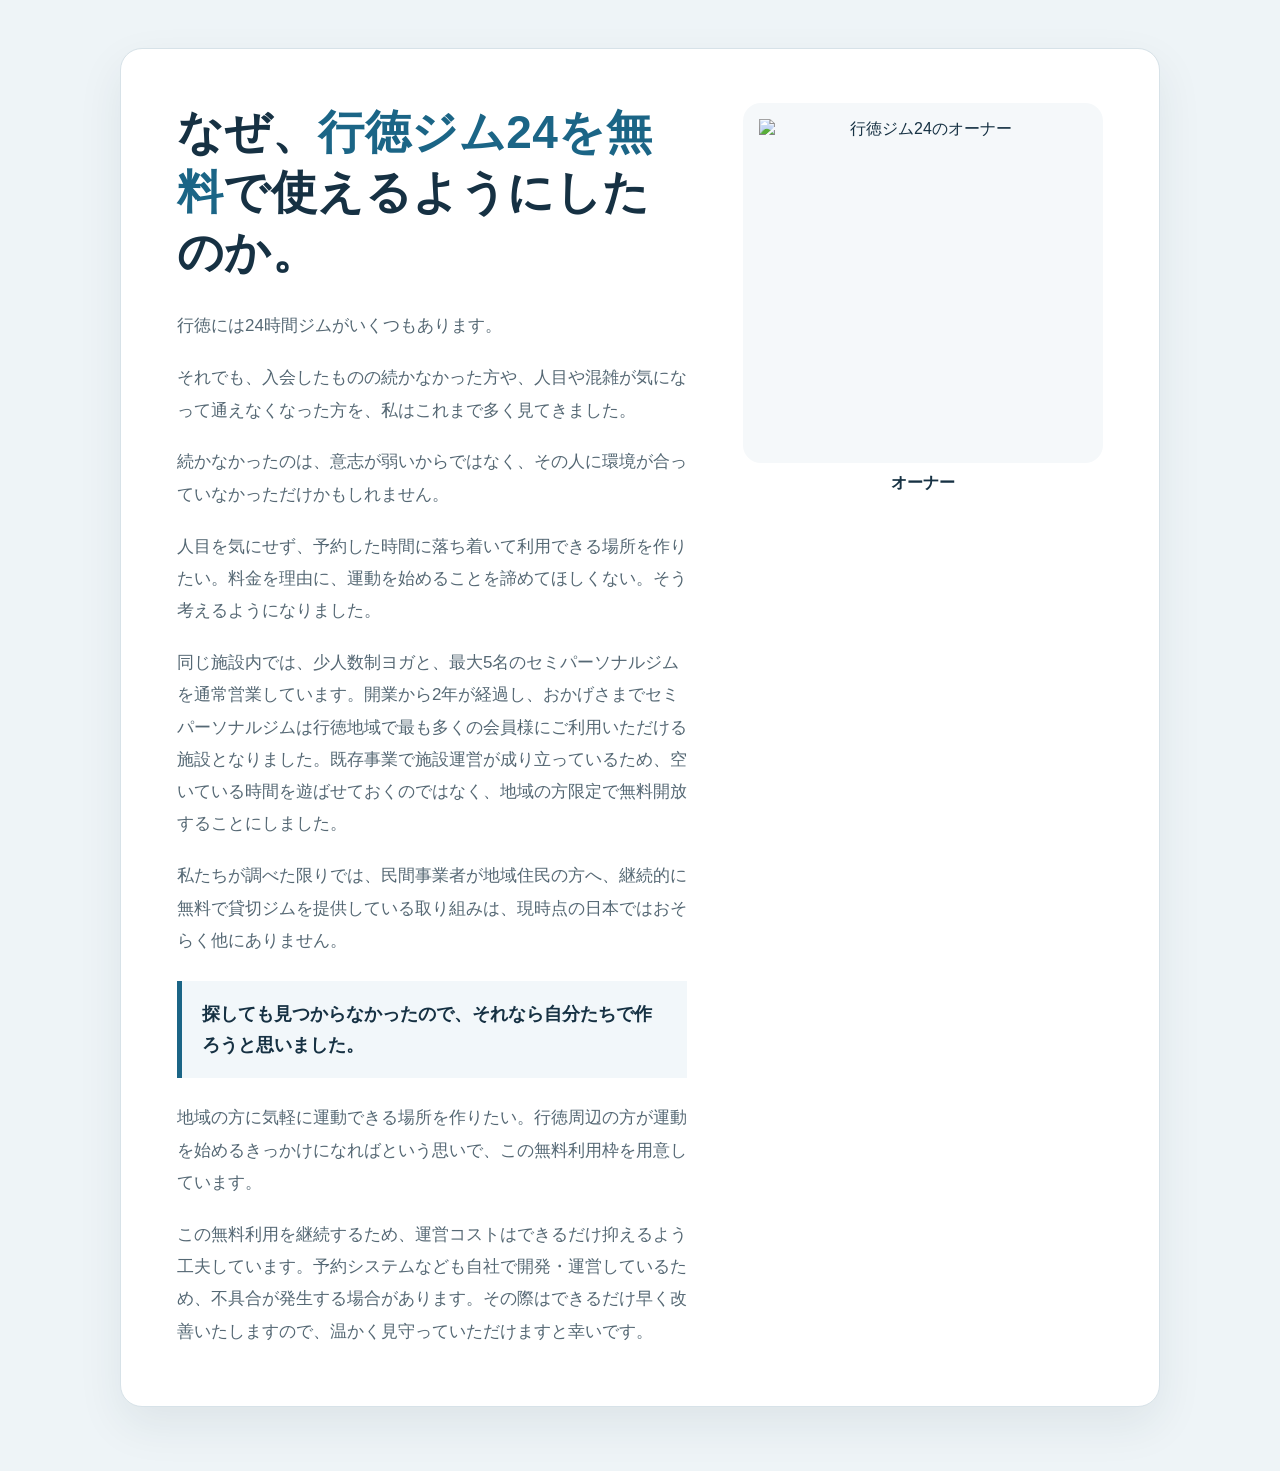
==== why-free/index.html @ 01115191 "Add standalone why-free page" ====
<!doctype html>
<html lang="ja">
  <head>
    <meta charset="utf-8" />
    <meta name="viewport" content="width=device-width, initial-scale=1" />
    <meta
      name="description"
      content="行徳ジム24を無料で利用できるようにした理由と、オーナーの思いをご紹介します。"
    />
    <title>なぜ行徳ジム24を無料にしたのか</title>
    <style>
      :root {
        color-scheme: light;
        --ink: #163143;
        --muted: #556874;
        --accent: #1b6586;
        --surface: #ffffff;
        --page: #eef4f7;
        --line: #d7e2e8;
      }

      * {
        box-sizing: border-box;
      }

      html,
      body {
        margin: 0;
        min-height: 100%;
        background: var(--page);
        color: var(--ink);
        font-family:
          -apple-system, BlinkMacSystemFont, "Segoe UI", "Hiragino Kaku Gothic ProN",
          "Hiragino Sans", "Yu Gothic", Meiryo, sans-serif;
      }

      body {
        padding: 24px 16px 48px;
      }

      main {
        width: min(1040px, 100%);
        margin: 0 auto;
      }

      article {
        overflow: hidden;
        background: var(--surface);
        border: 1px solid var(--line);
        border-radius: 22px;
        box-shadow: 0 18px 46px rgba(22, 49, 67, 0.08);
      }

      .content {
        display: grid;
        gap: 28px;
        padding: 30px 22px 34px;
      }

      h1 {
        margin: 0;
        font-size: clamp(28px, 7vw, 46px);
        line-height: 1.3;
        letter-spacing: 0.01em;
      }

      h1 span {
        color: var(--accent);
      }

      .portrait {
        margin: 0;
        text-align: center;
      }

      .portrait-frame {
        display: flex;
        align-items: center;
        justify-content: center;
        width: 100%;
        padding: 16px;
        background: #f5f8fa;
        border-radius: 18px;
      }

      .portrait img {
        display: block;
        width: 100%;
        max-width: 420px;
        height: auto;
        max-height: none;
        margin: 0 auto;
        object-fit: contain;
        object-position: center;
      }

      .portrait figcaption {
        margin-top: 10px;
        font-weight: 800;
        color: var(--ink);
      }

      .copy {
        font-size: 16px;
        line-height: 1.9;
        color: var(--muted);
      }

      .copy p {
        margin: 0 0 1.15em;
      }

      .copy p:last-child {
        margin-bottom: 0;
      }

      blockquote {
        margin: 24px 0;
        padding: 18px 20px;
        border-left: 5px solid var(--accent);
        background: #f2f7fa;
        color: var(--ink);
        font-size: 18px;
        font-weight: 800;
        line-height: 1.7;
      }

      @media (min-width: 800px) {
        body {
          padding: 48px 28px 64px;
        }

        .content {
          grid-template-columns: minmax(0, 1fr) 360px;
          grid-template-areas:
            "title portrait"
            "copy portrait";
          column-gap: 56px;
          align-items: start;
          padding: 54px 56px 58px;
        }

        h1 {
          grid-area: title;
        }

        .copy {
          grid-area: copy;
          font-size: 17px;
        }

        .portrait {
          grid-area: portrait;
          position: sticky;
          top: 32px;
        }
      }
    </style>
  </head>
  <body>
    <main>
      <article>
        <div class="content">
          <h1>なぜ、<span>行徳ジム24を無料</span>で使えるようにしたのか。</h1>

          <figure class="portrait">
            <div class="portrait-frame">
              <img
                src="../free-lp/assets/images/owner-kyohei.png?v=2"
                width="720"
                height="720"
                alt="行徳ジム24のオーナー"
              />
            </div>
            <figcaption>オーナー</figcaption>
          </figure>

          <div class="copy">
            <p>行徳には24時間ジムがいくつもあります。</p>

            <p>
              それでも、入会したものの続かなかった方や、人目や混雑が気になって通えなくなった方を、私はこれまで多く見てきました。
            </p>

            <p>
              続かなかったのは、意志が弱いからではなく、その人に環境が合っていなかっただけかもしれません。
            </p>

            <p>
              人目を気にせず、予約した時間に落ち着いて利用できる場所を作りたい。料金を理由に、運動を始めることを諦めてほしくない。そう考えるようになりました。
            </p>

            <p>
              同じ施設内では、少人数制ヨガと、最大5名のセミパーソナルジムを通常営業しています。開業から2年が経過し、おかげさまでセミパーソナルジムは行徳地域で最も多くの会員様にご利用いただける施設となりました。既存事業で施設運営が成り立っているため、空いている時間を遊ばせておくのではなく、地域の方限定で無料開放することにしました。
            </p>

            <p>
              私たちが調べた限りでは、民間事業者が地域住民の方へ、継続的に無料で貸切ジムを提供している取り組みは、現時点の日本ではおそらく他にありません。
            </p>

            <blockquote>探しても見つからなかったので、それなら自分たちで作ろうと思いました。</blockquote>

            <p>
              地域の方に気軽に運動できる場所を作りたい。行徳周辺の方が運動を始めるきっかけになればという思いで、この無料利用枠を用意しています。
            </p>

            <p>
              この無料利用を継続するため、運営コストはできるだけ抑えるよう工夫しています。予約システムなども自社で開発・運営しているため、不具合が発生する場合があります。その際はできるだけ早く改善いたしますので、温かく見守っていただけますと幸いです。
            </p>
          </div>
        </div>
      </article>
    </main>
  </body>
</html>
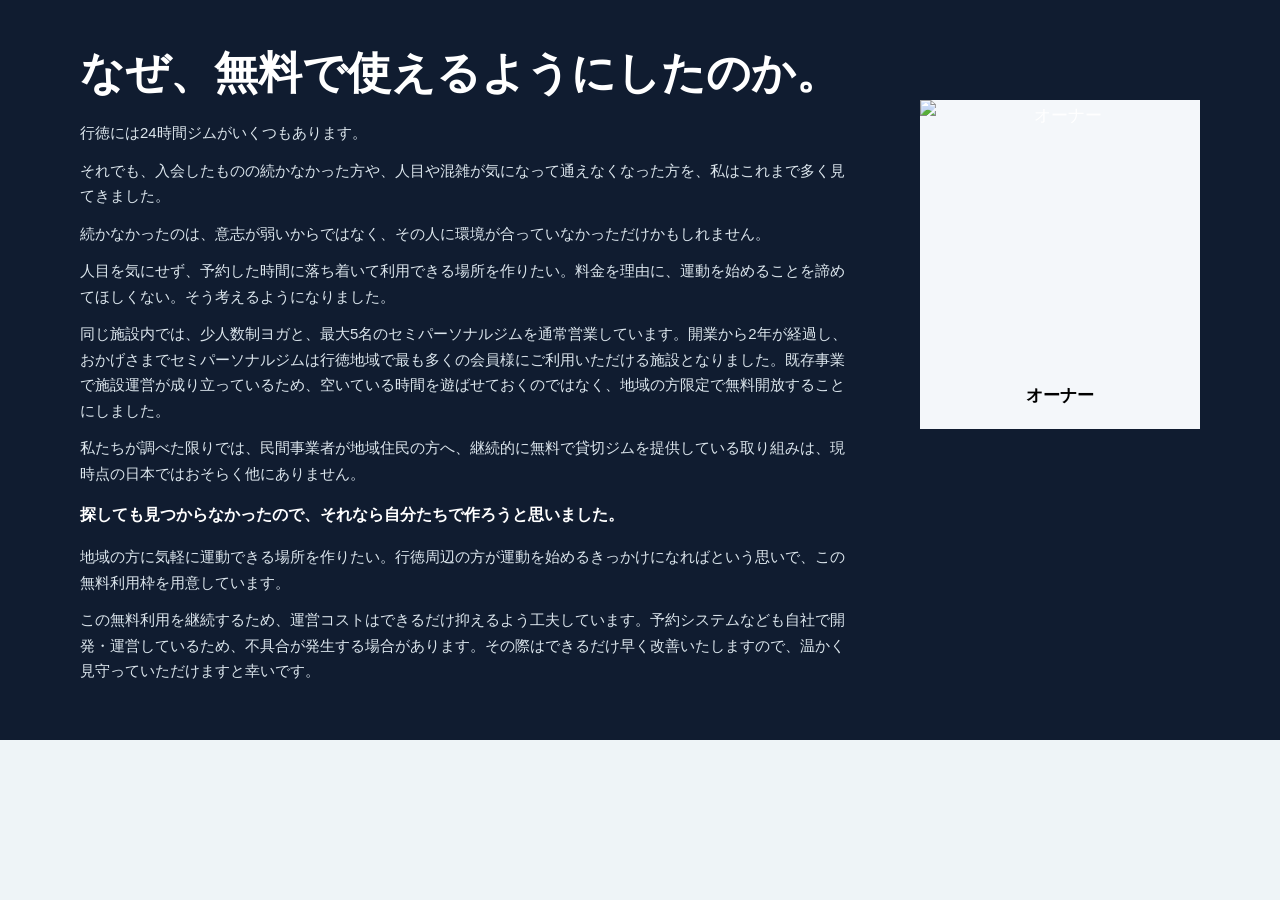
==== commit fc43eeb7: "Extract why-free section directly from LP" ====
--- a/why-free/index.html
+++ b/why-free/index.html
@@ -5,211 +5,139 @@
     <meta name="viewport" content="width=device-width, initial-scale=1" />
     <meta
       name="description"
-      content="行徳ジム24を無料で利用できるようにした理由と、オーナーの思いをご紹介します。"
+      content="行徳ジム24のLPから、なぜ無料で使えるようにしたのかの部分だけを表示します。"
     />
     <title>なぜ行徳ジム24を無料にしたのか</title>
+    <link rel="stylesheet" href="../free-lp/styles.css" />
     <style>
-      :root {
-        color-scheme: light;
-        --ink: #163143;
-        --muted: #556874;
-        --accent: #1b6586;
-        --surface: #ffffff;
-        --page: #eef4f7;
-        --line: #d7e2e8;
-      }
-
-      * {
-        box-sizing: border-box;
-      }
-
       html,
       body {
         margin: 0;
         min-height: 100%;
-        background: var(--page);
-        color: var(--ink);
+        overflow-x: hidden;
+        background: #eef4f7;
+      }
+
+      body {
+        padding: 0;
+      }
+
+      #section-root {
+        min-height: 100vh;
+      }
+
+      #section-root > .section--owner {
+        margin: 0;
+      }
+
+      #section-root .owner__portrait {
+        overflow: visible !important;
+      }
+
+      #section-root .owner__portrait img {
+        display: block !important;
+        width: min(100%, 720px) !important;
+        height: auto !important;
+        max-height: none !important;
+        object-fit: contain !important;
+        object-position: center !important;
+        margin: 0 auto !important;
+      }
+
+      .loading,
+      .error {
+        width: min(720px, calc(100% - 32px));
+        margin: 48px auto;
+        padding: 24px;
+        background: #fff;
+        border-radius: 16px;
         font-family:
           -apple-system, BlinkMacSystemFont, "Segoe UI", "Hiragino Kaku Gothic ProN",
           "Hiragino Sans", "Yu Gothic", Meiryo, sans-serif;
-      }
-
-      body {
-        padding: 24px 16px 48px;
-      }
-
-      main {
-        width: min(1040px, 100%);
-        margin: 0 auto;
-      }
-
-      article {
-        overflow: hidden;
-        background: var(--surface);
-        border: 1px solid var(--line);
-        border-radius: 22px;
-        box-shadow: 0 18px 46px rgba(22, 49, 67, 0.08);
-      }
-
-      .content {
-        display: grid;
-        gap: 28px;
-        padding: 30px 22px 34px;
-      }
-
-      h1 {
-        margin: 0;
-        font-size: clamp(28px, 7vw, 46px);
-        line-height: 1.3;
-        letter-spacing: 0.01em;
-      }
-
-      h1 span {
-        color: var(--accent);
-      }
-
-      .portrait {
-        margin: 0;
-        text-align: center;
-      }
-
-      .portrait-frame {
-        display: flex;
-        align-items: center;
-        justify-content: center;
-        width: 100%;
-        padding: 16px;
-        background: #f5f8fa;
-        border-radius: 18px;
-      }
-
-      .portrait img {
-        display: block;
-        width: 100%;
-        max-width: 420px;
-        height: auto;
-        max-height: none;
-        margin: 0 auto;
-        object-fit: contain;
-        object-position: center;
-      }
-
-      .portrait figcaption {
-        margin-top: 10px;
-        font-weight: 800;
-        color: var(--ink);
-      }
-
-      .copy {
-        font-size: 16px;
-        line-height: 1.9;
-        color: var(--muted);
-      }
-
-      .copy p {
-        margin: 0 0 1.15em;
-      }
-
-      .copy p:last-child {
-        margin-bottom: 0;
-      }
-
-      blockquote {
-        margin: 24px 0;
-        padding: 18px 20px;
-        border-left: 5px solid var(--accent);
-        background: #f2f7fa;
-        color: var(--ink);
-        font-size: 18px;
-        font-weight: 800;
-        line-height: 1.7;
-      }
-
-      @media (min-width: 800px) {
-        body {
-          padding: 48px 28px 64px;
-        }
-
-        .content {
-          grid-template-columns: minmax(0, 1fr) 360px;
-          grid-template-areas:
-            "title portrait"
-            "copy portrait";
-          column-gap: 56px;
-          align-items: start;
-          padding: 54px 56px 58px;
-        }
-
-        h1 {
-          grid-area: title;
-        }
-
-        .copy {
-          grid-area: copy;
-          font-size: 17px;
-        }
-
-        .portrait {
-          grid-area: portrait;
-          position: sticky;
-          top: 32px;
-        }
+        line-height: 1.8;
+        color: #163143;
       }
     </style>
   </head>
   <body>
-    <main>
-      <article>
-        <div class="content">
-          <h1>なぜ、<span>行徳ジム24を無料</span>で使えるようにしたのか。</h1>
+    <main id="section-root" aria-live="polite">
+      <p class="loading">読み込み中です。</p>
+    </main>
 
-          <figure class="portrait">
-            <div class="portrait-frame">
-              <img
-                src="../free-lp/assets/images/owner-kyohei.png?v=2"
-                width="720"
-                height="720"
-                alt="行徳ジム24のオーナー"
-              />
-            </div>
-            <figcaption>オーナー</figcaption>
-          </figure>
+    <script>
+      (async () => {
+        const root = document.getElementById("section-root");
+        const sourceUrl = "../free-lp/index.html";
 
-          <div class="copy">
-            <p>行徳には24時間ジムがいくつもあります。</p>
+        try {
+          const response = await fetch(sourceUrl, { cache: "no-store" });
+          if (!response.ok) {
+            throw new Error(`LPを取得できませんでした: ${response.status}`);
+          }
 
-            <p>
-              それでも、入会したものの続かなかった方や、人目や混雑が気になって通えなくなった方を、私はこれまで多く見てきました。
-            </p>
+          const html = await response.text();
+          const sourceDocument = new DOMParser().parseFromString(html, "text/html");
+          const section = sourceDocument.querySelector("#why-free");
 
-            <p>
-              続かなかったのは、意志が弱いからではなく、その人に環境が合っていなかっただけかもしれません。
-            </p>
+          if (!section) {
+            throw new Error("対象セクションが見つかりませんでした。");
+          }
 
-            <p>
-              人目を気にせず、予約した時間に落ち着いて利用できる場所を作りたい。料金を理由に、運動を始めることを諦めてほしくない。そう考えるようになりました。
-            </p>
+          sourceDocument.querySelectorAll("style").forEach((style) => {
+            document.head.appendChild(style.cloneNode(true));
+          });
 
-            <p>
-              同じ施設内では、少人数制ヨガと、最大5名のセミパーソナルジムを通常営業しています。開業から2年が経過し、おかげさまでセミパーソナルジムは行徳地域で最も多くの会員様にご利用いただける施設となりました。既存事業で施設運営が成り立っているため、空いている時間を遊ばせておくのではなく、地域の方限定で無料開放することにしました。
-            </p>
+          const extractedSection = section.cloneNode(true);
 
-            <p>
-              私たちが調べた限りでは、民間事業者が地域住民の方へ、継続的に無料で貸切ジムを提供している取り組みは、現時点の日本ではおそらく他にありません。
-            </p>
+          extractedSection.querySelectorAll("img").forEach((image) => {
+            const src = image.getAttribute("src");
+            if (src && !src.startsWith("http") && !src.startsWith("/")) {
+              image.setAttribute("src", new URL(src, new URL(sourceUrl, location.href)).href);
+            }
 
-            <blockquote>探しても見つからなかったので、それなら自分たちで作ろうと思いました。</blockquote>
+            const srcset = image.getAttribute("srcset");
+            if (srcset) {
+              const resolved = srcset
+                .split(",")
+                .map((entry) => {
+                  const parts = entry.trim().split(/\s+/);
+                  const url = parts.shift();
+                  if (!url) return entry;
+                  const absolute = url.startsWith("http") || url.startsWith("/")
+                    ? url
+                    : new URL(url, new URL(sourceUrl, location.href)).href;
+                  return [absolute, ...parts].join(" ");
+                })
+                .join(", ");
+              image.setAttribute("srcset", resolved);
+            }
+          });
 
-            <p>
-              地域の方に気軽に運動できる場所を作りたい。行徳周辺の方が運動を始めるきっかけになればという思いで、この無料利用枠を用意しています。
-            </p>
+          extractedSection.querySelectorAll("source").forEach((source) => {
+            const srcset = source.getAttribute("srcset");
+            if (!srcset) return;
+            const resolved = srcset
+              .split(",")
+              .map((entry) => {
+                const parts = entry.trim().split(/\s+/);
+                const url = parts.shift();
+                if (!url) return entry;
+                const absolute = url.startsWith("http") || url.startsWith("/")
+                  ? url
+                  : new URL(url, new URL(sourceUrl, location.href)).href;
+                return [absolute, ...parts].join(" ");
+              })
+              .join(", ");
+            source.setAttribute("srcset", resolved);
+          });
 
-            <p>
-              この無料利用を継続するため、運営コストはできるだけ抑えるよう工夫しています。予約システムなども自社で開発・運営しているため、不具合が発生する場合があります。その際はできるだけ早く改善いたしますので、温かく見守っていただけますと幸いです。
-            </p>
-          </div>
-        </div>
-      </article>
-    </main>
+          root.replaceChildren(extractedSection);
+        } catch (error) {
+          console.error(error);
+          root.innerHTML =
+            '<p class="error">ページを読み込めませんでした。少し時間をおいて、もう一度開いてください。</p>';
+        }
+      })();
+    </script>
   </body>
 </html>
--- a/free-lp/styles.css
+++ b/free-lp/styles.css
@@ -0,0 +1 @@
+:root{--ink:#101827;--muted:#536072;--paper:#fff;--mist:#f4f7fa;--blue:#eaf1f6;--navy:#101c30;--line:#06c755;--border:#dce4ea}*{box-sizing:border-box}html{scroll-behavior:smooth}body{margin:0;background:var(--paper);color:var(--ink);font-family:-apple-system,BlinkMacSystemFont,"Hiragino Kaku Gothic ProN","Noto Sans JP",sans-serif;font-size:16px;line-height:1.85;letter-spacing:0}a{color:inherit}.shell{width:min(1120px,calc(100% - 40px));margin:auto}.narrow{max-width:760px}.site-header{height:60px;position:sticky;top:0;z-index:10;display:flex;align-items:center;justify-content:space-between;padding:0 20px;background:rgba(255,255,255,.94);border-bottom:1px solid #edf0f3;backdrop-filter:blur(10px)}.brand{font-weight:800;text-decoration:none;letter-spacing:.02em}.header-cta,.line-button{display:inline-flex;min-height:48px;align-items:center;justify-content:center;border-radius:12px;padding:10px 18px;background:var(--line);color:#fff;text-decoration:none;font-weight:800;line-height:1.35}.header-cta{min-height:40px;font-size:13px;padding:8px 12px}.hero{background:linear-gradient(160deg,#fff 0%,#f0f5f8 100%);padding:52px 0 70px}.hero__grid{display:grid;gap:28px}.kicker{display:inline-block;margin:0 0 13px;font-size:14px;font-weight:800;color:#25506a}.hero h1{margin:0;font-size:clamp(36px,10vw,44px);line-height:1.16;letter-spacing:0}.hero__lead{margin:20px 0 24px;color:#364356}.hero__photo{display:block;max-width:560px;margin:0 auto 24px;overflow:hidden;border-radius:18px;aspect-ratio:3/4;background:#dde6ea}.hero__photo img,.split img{display:block;width:100%;height:100%;object-fit:cover;object-position:50% 52%}.hero__photo--desktop{display:none}.hero__facts{display:grid;grid-template-columns:repeat(2,1fr);gap:8px;margin:0 0 22px;padding:0;list-style:none}.hero__facts li{min-height:48px;display:flex;align-items:center;justify-content:center;padding:7px;background:#fff;border:1px solid var(--border);border-radius:12px;font-size:14px;font-weight:700;text-align:center}.hero__facts li:last-child{grid-column:1/-1}.hero__facts b{margin-right:8px;font-size:12px}.hero__facts strong{font-size:22px}.hero small{display:block;margin-top:12px;color:var(--muted);font-size:12px;line-height:1.6}.section{padding:72px 0}.section:nth-of-type(even){background:var(--mist)}h2{margin:0 0 18px;font-size:clamp(28px,8vw,34px);line-height:1.32;letter-spacing:0}h3{margin:0 0 10px;font-size:20px;line-height:1.45}p{margin:0 0 18px}.intro{max-width:760px;color:var(--muted)}.numbers{display:grid;grid-template-columns:repeat(2,1fr);gap:1px;margin:30px 0 18px;background:var(--border)}.numbers div{min-height:140px;padding:20px;background:var(--paper)}.numbers span{display:block;color:var(--muted);font-size:13px}.numbers b{font-size:42px;line-height:1.25}.numbers em{margin-left:3px;font-size:16px;font-style:normal}.note{font-size:14px;color:var(--muted)}.section--empathy{background:var(--blue)!important}.section--empathy p{margin-bottom:22px}.feature-grid{display:grid;gap:12px;margin-top:30px}.feature-grid article{padding:24px;background:#fff;border-radius:14px;box-shadow:0 8px 24px rgba(16,24,39,.06)}.feature-grid span,.flow b{color:#34718e;font-size:13px;font-weight:800}.feature-grid p{margin:0;color:var(--muted);font-size:15px}.split{display:grid;gap:28px;align-items:center}.split picture,.split>img{display:block;overflow:hidden;border-radius:18px;aspect-ratio:3/4}.section--space{background:#fff!important}.section--owner{background:var(--navy)!important;color:#fff}.section--owner p{color:#dce6ed}.section--owner blockquote{margin:30px 0;padding:18px 20px;border-left:3px solid #77b3d4;background:rgba(255,255,255,.08);font-weight:800;line-height:1.65}.conditions{display:grid;gap:0;margin:30px 0 0;border-top:1px solid var(--border)}.conditions div{padding:16px 0;border-bottom:1px solid var(--border)}dt{font-weight:800}dd{margin:3px 0 0;color:var(--muted)}.section--schedule{background:#eaf1f6!important}.schedule-grid{display:grid;gap:12px;margin:30px 0}.schedule-grid article{padding:18px;background:#fff;border-radius:14px}.schedule-grid h3{font-size:17px}.schedule-grid p{margin:0;font-size:15px;line-height:1.9}.areas{display:flex;flex-wrap:wrap;gap:8px;margin:22px 0;padding:0;list-style:none}.areas li{padding:4px 10px;border-radius:99px;background:var(--blue);font-size:14px}.text-link{font-weight:800;color:#276988}.section--family{background:#f8fafb!important}.split--family>img{aspect-ratio:4/3;object-position:center}.stroller{display:grid;gap:18px;align-items:center;margin-top:28px;padding:20px;background:#eef2f4;border-radius:16px}.stroller img{width:100%;max-height:420px;object-fit:contain}.split--access>img{height:auto;max-height:480px;object-fit:contain;background:#eef2f4;border-radius:16px}.flow{margin:30px 0;padding:0;list-style:none;counter-reset:flow}.flow li{position:relative;padding:0 0 28px 48px}.flow li:not(:last-child):before{content:"";position:absolute;top:30px;left:14px;width:1px;height:calc(100% - 26px);background:#aec2cf}.flow b{position:absolute;left:0;top:0;width:29px;height:29px;border-radius:50%;display:grid;place-items:center;background:#d9eaf3;font-size:11px}.flow h3{font-size:18px}.flow p{margin:0;color:var(--muted);font-size:15px}.faq{max-width:820px}.faq h2{margin-bottom:22px}.faq details{border-top:1px solid var(--border)}.faq details:last-child{border-bottom:1px solid var(--border)}.faq summary{display:flex;align-items:center;min-height:62px;padding:12px 40px 12px 0;position:relative;cursor:pointer;font-weight:800;line-height:1.5;list-style:none}.faq summary::-webkit-details-marker{display:none}.faq summary:after{content:"+";position:absolute;right:8px;color:#36718d;font-size:26px;font-weight:400}.faq details[open] summary:after{content:"−"}.faq details p{padding:0 12px 20px 0;margin:0;color:var(--muted);font-size:15px}.final-cta{padding:70px 0;background:var(--navy);color:#fff}.final-cta p{color:#dce6ed}.final-cta__inner{display:grid;gap:28px}.final-cta img{width:132px;padding:14px;border-radius:12px;background:#fff}.final-cta .line-button{margin-top:8px}.final-cta h2{font-size:31px}footer{padding:32px 0 90px;background:#091322;color:#dce6ed;font-size:14px}footer b,footer span{display:block}footer a{font-weight:700}.floating-cta{position:fixed;z-index:20;bottom:12px;left:12px;right:12px;min-height:56px;display:flex;align-items:center;justify-content:center;border-radius:15px;background:var(--line);box-shadow:0 10px 30px rgba(6,199,85,.3);color:#fff;text-decoration:none;font-weight:800;padding-bottom:max(0px,env(safe-area-inset-bottom))}@media(min-width:760px){body{font-size:17px}.site-header{height:70px;padding:0 40px}.header-cta{font-size:14px}.hero{padding:78px 0 92px}.hero__grid{grid-template-columns:minmax(0,1.1fr) minmax(350px,.9fr);align-items:start;gap:70px}.hero h1{font-size:clamp(56px,5.2vw,68px)}.hero__copy>.hero__photo{display:none}.hero__photo--desktop{display:block;max-width:520px;margin:0;min-height:620px}.hero__facts{grid-template-columns:repeat(3,1fr)}.hero__facts li:last-child{grid-column:auto}.section{padding:108px 0}h2{font-size:44px}.numbers{grid-template-columns:repeat(4,1fr)}.numbers div{min-height:185px;padding:28px}.numbers b{font-size:56px}.feature-grid{grid-template-columns:repeat(3,1fr);gap:18px}.feature-grid article{min-height:280px;padding:30px}.split{grid-template-columns:44% 1fr;gap:82px}.section--space .split{grid-template-columns:46% 1fr}.split picture{max-width:480px}.conditions{grid-template-columns:repeat(2,1fr);column-gap:44px}.schedule-grid{grid-template-columns:repeat(3,1fr);gap:16px}.stroller{grid-template-columns:1fr minmax(320px,420px);margin-top:40px}.split--access{grid-template-columns:1fr 48%}.flow{display:grid;grid-template-columns:repeat(5,1fr);gap:20px}.flow li{padding:0}.flow li:not(:last-child):before{top:14px;left:calc(100% - 4px);width:calc(100% - 18px);height:1px}.flow b{position:relative;margin-bottom:18px}.final-cta__inner{grid-template-columns:1fr 190px;align-items:center}.final-cta img{width:190px}.floating-cta{display:none}footer{padding-bottom:32px}}
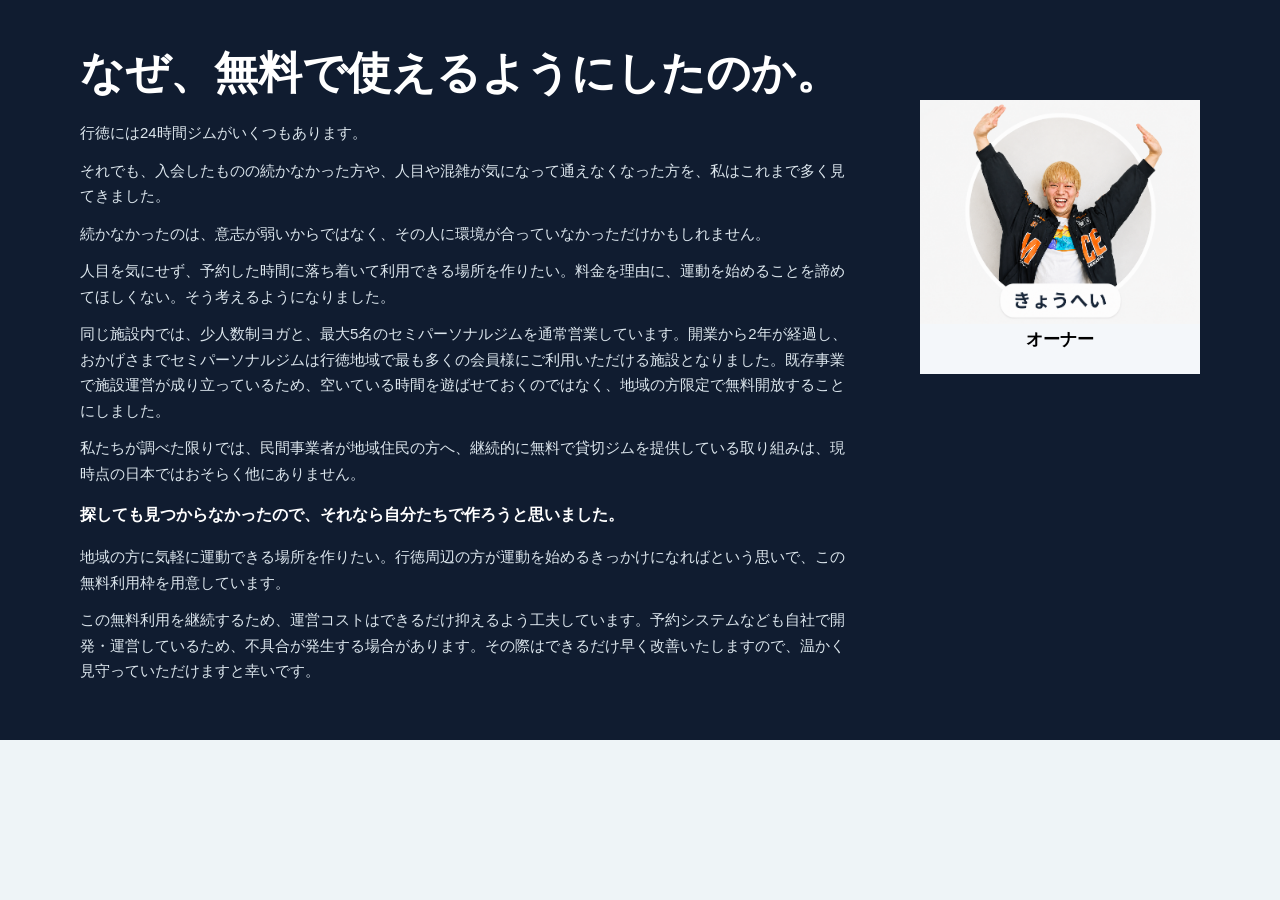
==== commit 61b9e8cd: "Fix standalone why-free page with owner photo" ====
--- a/why-free/index.html
+++ b/why-free/index.html
@@ -36,7 +36,7 @@
 
       #section-root .owner__portrait img {
         display: block !important;
-        width: min(100%, 720px) !important;
+        width: 100% !important;
         height: auto !important;
         max-height: none !important;
         object-fit: contain !important;
@@ -91,6 +91,10 @@
 
           extractedSection.querySelectorAll("img").forEach((image) => {
             const src = image.getAttribute("src");
+            if (src && src.includes("owner-kyohei.png")) {
+              image.setAttribute("src", "../free-lp/assets/images/owner-kyohei.png?v=3");
+              return;
+            }
             if (src && !src.startsWith("http") && !src.startsWith("/")) {
               image.setAttribute("src", new URL(src, new URL(sourceUrl, location.href)).href);
             }
